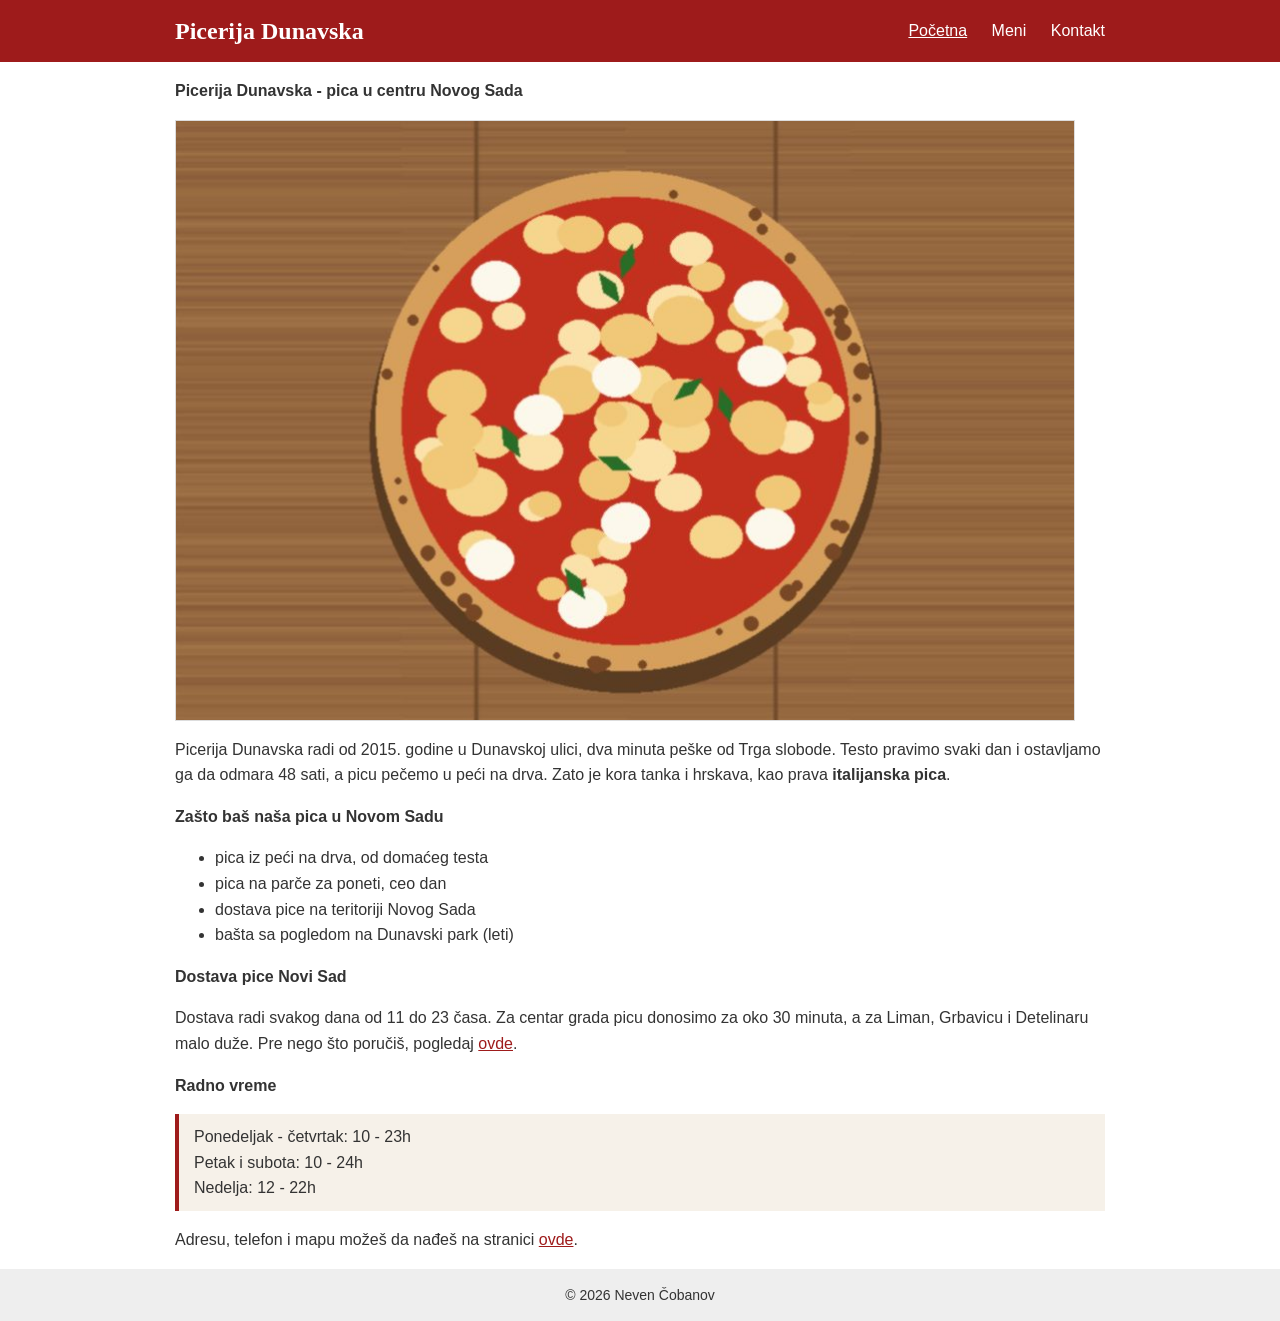
==== index.html @ f1d3a4bd "Prva verzija sajta picerije" ====
<!DOCTYPE html>
<html lang="sr">
<head>
  <meta charset="UTF-8">
  <title>Picerija</title>
  <meta name="author" content="Neven Čobanov">
  <link rel="stylesheet" href="style.css">
</head>
<body>

<header>
  <div class="wrap">
    <a href="index.html" class="logo">Picerija Dunavska</a>
    <nav>
      <a href="index.html" class="aktivna">Početna</a>
      <a href="meni.html">Meni</a>
      <a href="kontakt.html">Kontakt</a>
    </nav>
  </div>
</header>

<main class="wrap">
  <p class="naslov"><b>Picerija Dunavska - pica u centru Novog Sada</b></p>

  <img class="slika" src="slike/pica-margarita-novi-sad.jpg" width="900" height="600">

  <p>Picerija Dunavska radi od 2015. godine u Dunavskoj ulici, dva minuta peške od Trga slobode. Testo pravimo svaki dan i ostavljamo ga da odmara 48 sati, a picu pečemo u peći na drva. Zato je kora tanka i hrskava, kao prava <strong>italijanska pica</strong>.</p>

  <p><b>Zašto baš naša pica u Novom Sadu</b></p>
  <ul>
    <li>pica iz peći na drva, od domaćeg testa</li>
    <li>pica na parče za poneti, ceo dan</li>
    <li>dostava pice na teritoriji Novog Sada</li>
    <li>bašta sa pogledom na Dunavski park (leti)</li>
  </ul>

  <p><b>Dostava pice Novi Sad</b></p>
  <p>Dostava radi svakog dana od 11 do 23 časa. Za centar grada picu donosimo za oko 30 minuta, a za Liman, Grbavicu i Detelinaru malo duže. Pre nego što poručiš, pogledaj <a href="meni.html">ovde</a>.</p>

  <p><b>Radno vreme</b></p>
  <p class="info">
    Ponedeljak - četvrtak: 10 - 23h<br>
    Petak i subota: 10 - 24h<br>
    Nedelja: 12 - 22h
  </p>

  <p>Adresu, telefon i mapu možeš da nađeš na stranici <a href="kontakt.html">ovde</a>.</p>
</main>

<footer>
  <p>&copy; 2026 Neven Čobanov</p>
</footer>

</body>
</html>
---- style.css ----
/* Picerija Dunavska - stil */

* {
  box-sizing: border-box;
}

body {
  margin: 0;
  font-family: Arial, Helvetica, sans-serif;
  font-size: 16px;
  line-height: 1.6;
  color: #333;
  background: #fff;
}

h1, h2 {
  font-family: Georgia, "Times New Roman", serif;
  color: #9e1b1b;
  line-height: 1.3;
}

h1 {
  font-size: 30px;
  margin-top: 10px;
}

h2 {
  font-size: 22px;
  margin-top: 30px;
}

a {
  color: #9e1b1b;
}

.wrap {
  max-width: 960px;
  margin: 0 auto;
  padding: 0 15px;
}

/* zaglavlje i meni */
header {
  background: #9e1b1b;
  color: #fff;
}

header .wrap {
  display: flex;
  justify-content: space-between;
  align-items: center;
  padding-top: 12px;
  padding-bottom: 12px;
}

.logo {
  font-family: Georgia, serif;
  font-size: 24px;
  font-weight: bold;
  color: #fff;
  text-decoration: none;
}

nav a {
  color: #fff;
  text-decoration: none;
  margin-left: 20px;
}

nav a:hover,
nav a.aktivna {
  text-decoration: underline;
}

main {
  padding-bottom: 30px;
}

img {
  max-width: 100%;
  height: auto;
  display: block;
}

.slika {
  margin: 15px 0;
  border: 1px solid #ddd;
}

.info {
  background: #f6f1e9;
  border-left: 4px solid #9e1b1b;
  padding: 10px 15px;
}

/* tabela sa cenama */
table {
  width: 100%;
  border-collapse: collapse;
  margin-bottom: 20px;
}

th, td {
  text-align: left;
  padding: 8px;
  border-bottom: 1px solid #ddd;
}

th {
  background: #f6f1e9;
}

td.cena {
  white-space: nowrap;
}

.mapa {
  width: 100%;
  height: 320px;
  border: 0;
}

footer {
  background: #eee;
  text-align: center;
  padding: 15px;
  font-size: 14px;
}

footer p {
  margin: 0;
}
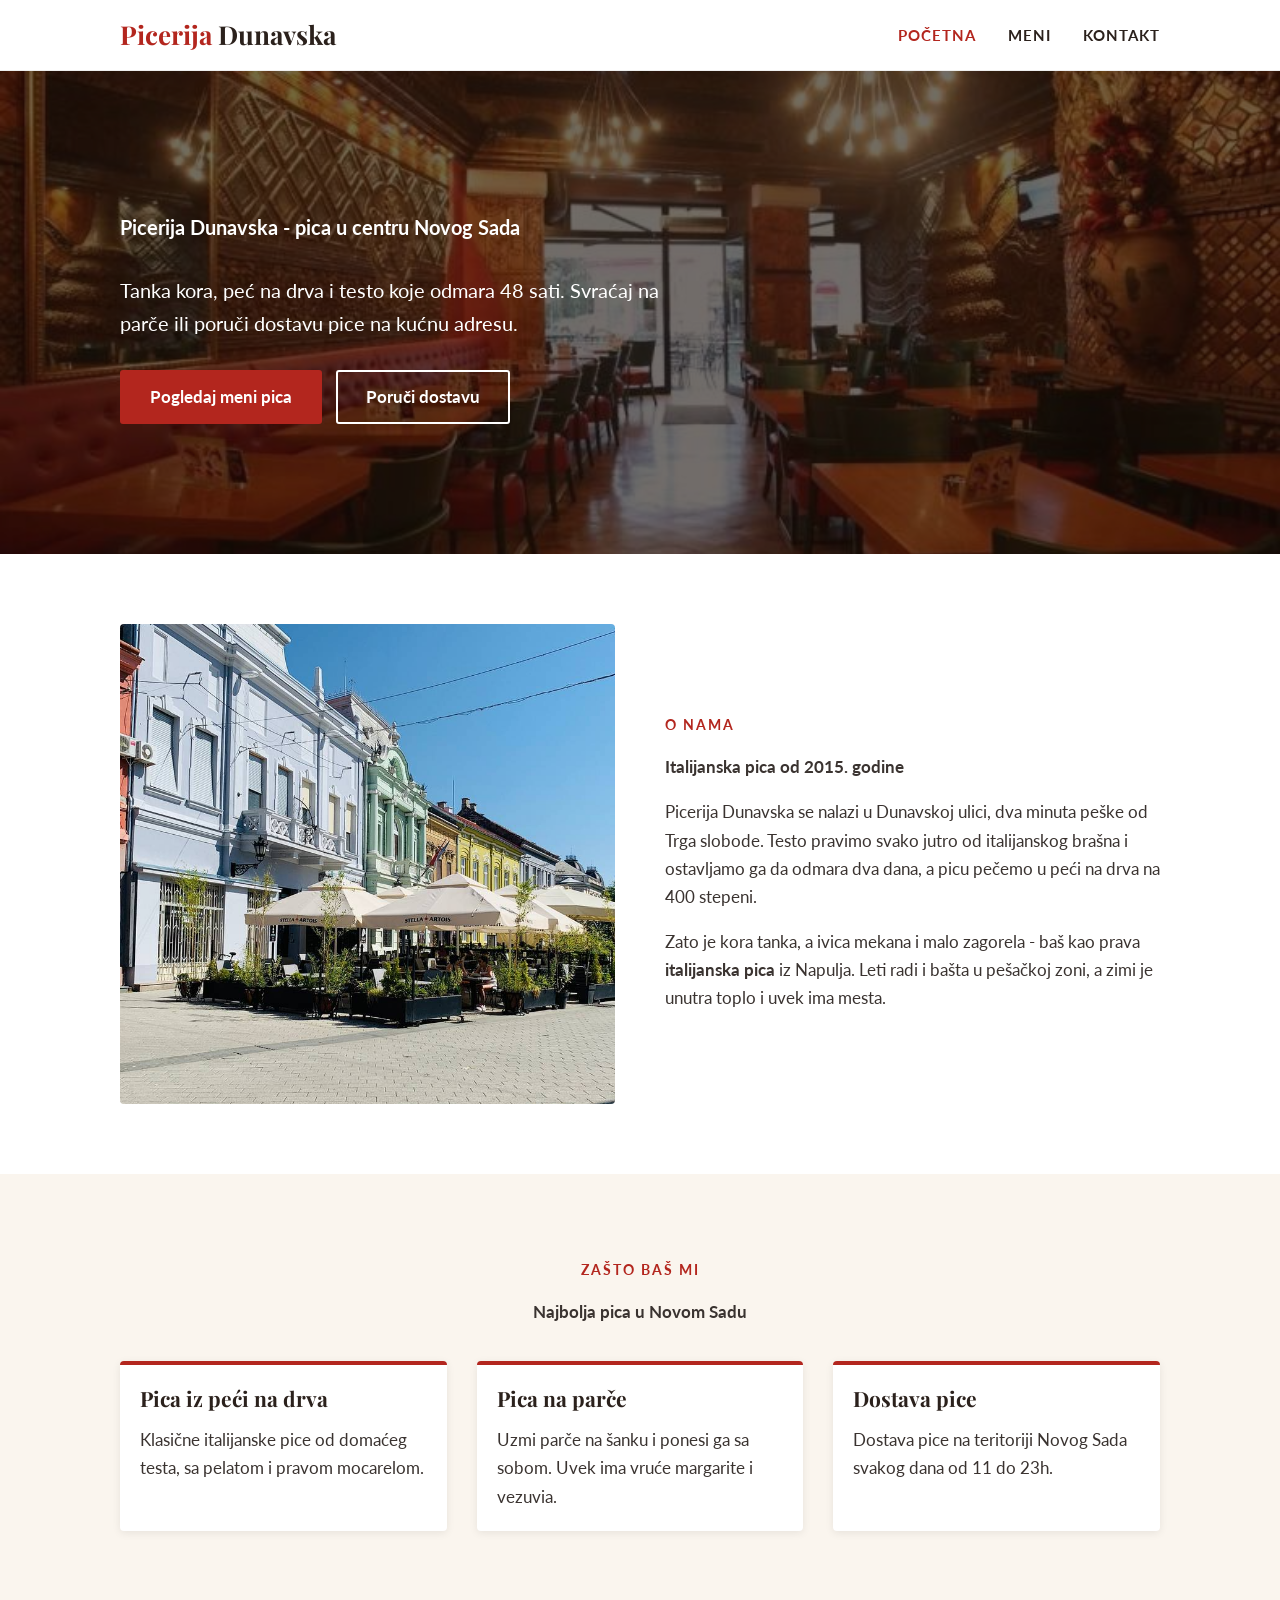
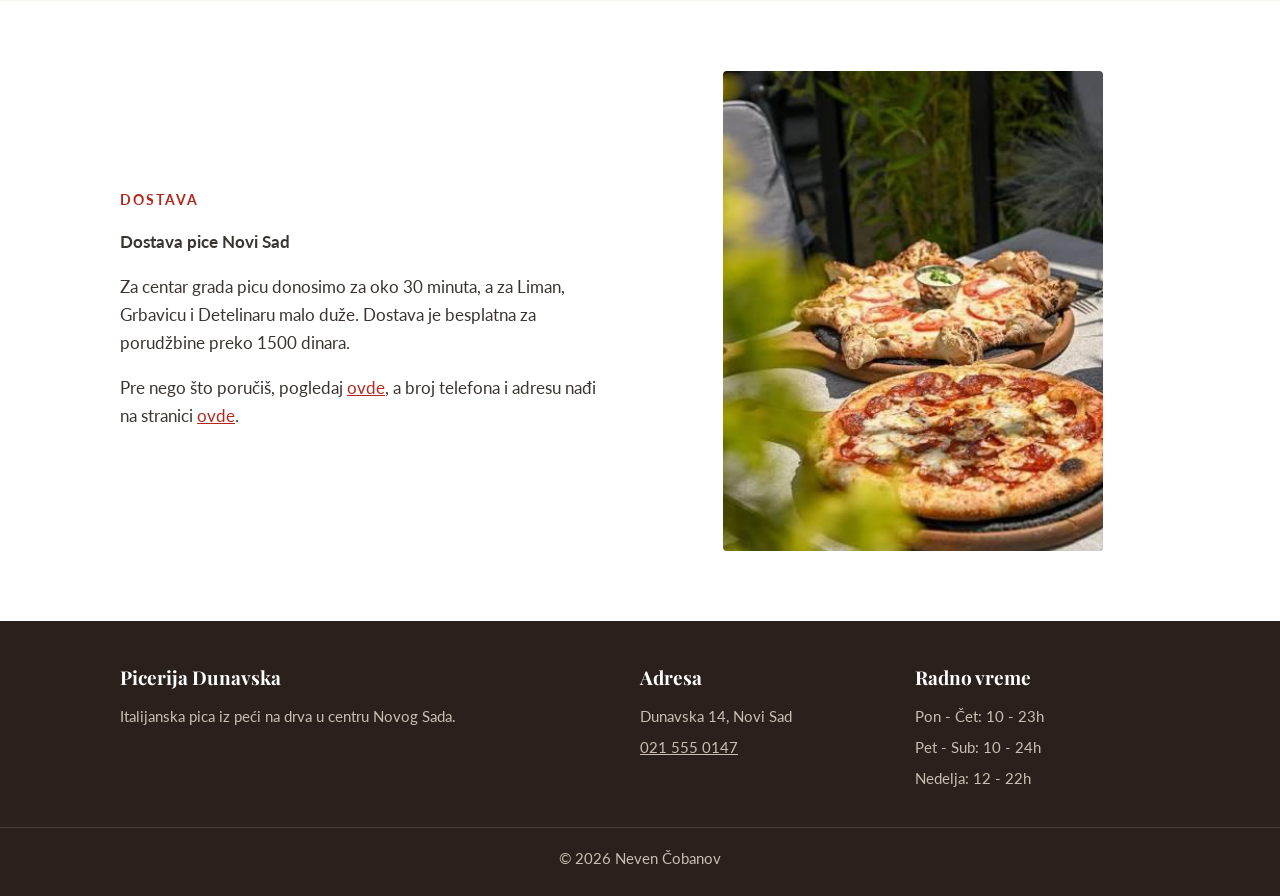
==== commit f63f2303: "Novi izgled sajta" ====
--- a/index.html
+++ b/index.html
@@ -4,13 +4,16 @@
   <meta charset="UTF-8">
   <title>Picerija</title>
   <meta name="author" content="Neven Čobanov">
+  <link rel="preconnect" href="https://fonts.googleapis.com">
+  <link rel="preconnect" href="https://fonts.gstatic.com" crossorigin>
+  <link href="https://fonts.googleapis.com/css2?family=Lato:wght@400;700&amp;family=Playfair+Display:wght@700&amp;display=swap" rel="stylesheet">
   <link rel="stylesheet" href="style.css">
 </head>
 <body>
 
 <header>
   <div class="wrap">
-    <a href="index.html" class="logo">Picerija Dunavska</a>
+    <a href="index.html" class="logo">Picerija <span>Dunavska</span></a>
     <nav>
       <a href="index.html" class="aktivna">Početna</a>
       <a href="meni.html">Meni</a>
@@ -19,36 +22,86 @@
   </div>
 </header>
 
-<main class="wrap">
-  <p class="naslov"><b>Picerija Dunavska - pica u centru Novog Sada</b></p>
+<div class="hero">
+  <div class="wrap">
+    <p class="naslov"><b>Picerija Dunavska - pica u centru Novog Sada</b></p>
+    <p>Tanka kora, peć na drva i testo koje odmara 48 sati. Svraćaj na parče ili poruči dostavu pice na kućnu adresu.</p>
+    <a href="meni.html" class="dugme">Pogledaj meni pica</a>
+    <a href="kontakt.html" class="dugme svetlo">Poruči dostavu</a>
+  </div>
+</div>
 
-  <img class="slika" src="slike/pica-margarita-novi-sad.jpg" width="900" height="600">
+<section>
+  <div class="wrap dve-kolone">
+    <img src="slike/picerija-dunavska-basta.jpg" width="800" height="800">
+    <div>
+      <p class="podnaslov">O nama</p>
+      <p><b>Italijanska pica od 2015. godine</b></p>
+      <p>Picerija Dunavska se nalazi u Dunavskoj ulici, dva minuta peške od Trga slobode. Testo pravimo svako jutro od italijanskog brašna i ostavljamo ga da odmara dva dana, a picu pečemo u peći na drva na 400 stepeni.</p>
+      <p>Zato je kora tanka, a ivica mekana i malo zagorela - baš kao prava <strong>italijanska pica</strong> iz Napulja. Leti radi i bašta u pešačkoj zoni, a zimi je unutra toplo i uvek ima mesta.</p>
+    </div>
+  </div>
+</section>
 
-  <p>Picerija Dunavska radi od 2015. godine u Dunavskoj ulici, dva minuta peške od Trga slobode. Testo pravimo svaki dan i ostavljamo ga da odmara 48 sati, a picu pečemo u peći na drva. Zato je kora tanka i hrskava, kao prava <strong>italijanska pica</strong>.</p>
+<section class="krem centar">
+  <div class="wrap">
+    <p class="podnaslov">Zašto baš mi</p>
+    <p><b>Najbolja pica u Novom Sadu</b></p>
 
-  <p><b>Zašto baš naša pica u Novom Sadu</b></p>
-  <ul>
-    <li>pica iz peći na drva, od domaćeg testa</li>
-    <li>pica na parče za poneti, ceo dan</li>
-    <li>dostava pice na teritoriji Novog Sada</li>
-    <li>bašta sa pogledom na Dunavski park (leti)</li>
-  </ul>
+    <div class="tri-kolone">
+      <div class="kartica">
+        <div>
+          <h3>Pica iz peći na drva</h3>
+          <p>Klasične italijanske pice od domaćeg testa, sa pelatom i pravom mocarelom.</p>
+        </div>
+      </div>
+      <div class="kartica">
+        <div>
+          <h3>Pica na parče</h3>
+          <p>Uzmi parče na šanku i ponesi ga sa sobom. Uvek ima vruće margarite i vezuvia.</p>
+        </div>
+      </div>
+      <div class="kartica">
+        <div>
+          <h3>Dostava pice</h3>
+          <p>Dostava pice na teritoriji Novog Sada svakog dana od 11 do 23h.</p>
+        </div>
+      </div>
+    </div>
+  </div>
+</section>
 
-  <p><b>Dostava pice Novi Sad</b></p>
-  <p>Dostava radi svakog dana od 11 do 23 časa. Za centar grada picu donosimo za oko 30 minuta, a za Liman, Grbavicu i Detelinaru malo duže. Pre nego što poručiš, pogledaj <a href="meni.html">ovde</a>.</p>
-
-  <p><b>Radno vreme</b></p>
-  <p class="info">
-    Ponedeljak - četvrtak: 10 - 23h<br>
-    Petak i subota: 10 - 24h<br>
-    Nedelja: 12 - 22h
-  </p>
-
-  <p>Adresu, telefon i mapu možeš da nađeš na stranici <a href="kontakt.html">ovde</a>.</p>
-</main>
+<section>
+  <div class="wrap dve-kolone">
+    <div>
+      <p class="podnaslov">Dostava</p>
+      <p><b>Dostava pice Novi Sad</b></p>
+      <p>Za centar grada picu donosimo za oko 30 minuta, a za Liman, Grbavicu i Detelinaru malo duže. Dostava je besplatna za porudžbine preko 1500 dinara.</p>
+      <p>Pre nego što poručiš, pogledaj <a href="meni.html">ovde</a>, a broj telefona i adresu nađi na stranici <a href="kontakt.html">ovde</a>.</p>
+    </div>
+    <img class="uska" src="slike/pica-novi-sad.jpg" width="365" height="547">
+  </div>
+</section>
 
 <footer>
-  <p>&copy; 2026 Neven Čobanov</p>
+  <div class="wrap">
+    <div>
+      <h3>Picerija Dunavska</h3>
+      <p>Italijanska pica iz peći na drva u centru Novog Sada.</p>
+    </div>
+    <div>
+      <h3>Adresa</h3>
+      <p>Dunavska 14, Novi Sad</p>
+      <p><a href="tel:+381215550147">021 555 0147</a></p>
+    </div>
+    <div>
+      <h3>Radno vreme</h3>
+      <p>Pon - Čet: 10 - 23h</p>
+      <p>Pet - Sub: 10 - 24h</p>
+      <p>Nedelja: 12 - 22h</p>
+    </div>
+  </div>
+  <p class="copy">&copy; 2026 Neven Čobanov</p>
 </footer>
 
 </body>
--- a/style.css
+++ b/style.css
@@ -1,4 +1,4 @@
-/* Picerija Dunavska - stil */
+/* Picerija Dunavska - glavni stil */
 
 * {
   box-sizing: border-box;
@@ -6,128 +6,323 @@
 
 body {
   margin: 0;
-  font-family: Arial, Helvetica, sans-serif;
-  font-size: 16px;
-  line-height: 1.6;
-  color: #333;
+  font-family: "Lato", Arial, sans-serif;
+  font-size: 17px;
+  line-height: 1.65;
+  color: #3a3330;
   background: #fff;
 }
 
-h1, h2 {
-  font-family: Georgia, "Times New Roman", serif;
-  color: #9e1b1b;
-  line-height: 1.3;
-}
-
-h1 {
-  font-size: 30px;
-  margin-top: 10px;
+h1, h2, h3 {
+  font-family: "Playfair Display", Georgia, serif;
+  color: #2b211c;
+  line-height: 1.25;
+  margin: 0 0 15px;
 }
 
 h2 {
-  font-size: 22px;
-  margin-top: 30px;
+  font-size: 32px;
+}
+
+h3 {
+  font-size: 21px;
 }
 
 a {
-  color: #9e1b1b;
+  color: #b3261e;
+}
+
+img {
+  max-width: 100%;
+  height: auto;
+  display: block;
 }
 
 .wrap {
-  max-width: 960px;
+  max-width: 1080px;
   margin: 0 auto;
-  padding: 0 15px;
-}
-
-/* zaglavlje i meni */
+  padding: 0 20px;
+}
+
+/* ---------- header ---------- */
 header {
-  background: #9e1b1b;
-  color: #fff;
+  background: #fff;
+  border-bottom: 1px solid #eee;
+  position: sticky;
+  top: 0;
+  z-index: 10;
 }
 
 header .wrap {
   display: flex;
   justify-content: space-between;
   align-items: center;
-  padding-top: 12px;
-  padding-bottom: 12px;
+  height: 70px;
 }
 
 .logo {
-  font-family: Georgia, serif;
-  font-size: 24px;
-  font-weight: bold;
-  color: #fff;
+  font-family: "Playfair Display", Georgia, serif;
+  font-size: 26px;
+  font-weight: 700;
+  color: #b3261e;
   text-decoration: none;
 }
 
+.logo span {
+  color: #2b211c;
+}
+
 nav a {
-  color: #fff;
+  color: #2b211c;
   text-decoration: none;
-  margin-left: 20px;
+  margin-left: 28px;
+  font-weight: 700;
+  font-size: 15px;
+  text-transform: uppercase;
+  letter-spacing: 1px;
 }
 
 nav a:hover,
 nav a.aktivna {
-  text-decoration: underline;
-}
-
-main {
-  padding-bottom: 30px;
-}
-
-img {
-  max-width: 100%;
-  height: auto;
-  display: block;
-}
-
-.slika {
-  margin: 15px 0;
-  border: 1px solid #ddd;
-}
-
-.info {
-  background: #f6f1e9;
-  border-left: 4px solid #9e1b1b;
-  padding: 10px 15px;
-}
-
-/* tabela sa cenama */
-table {
+  color: #b3261e;
+}
+
+/* ---------- hero (pocetna) ---------- */
+.hero {
+  background: #2b211c url("slike/picerija-novi-sad.jpg") center / cover no-repeat;
+  position: relative;
+  color: #fff;
+  padding: 140px 0 130px;
+}
+
+.hero::before {
+  content: "";
+  position: absolute;
+  inset: 0;
+  background: rgba(20, 12, 8, 0.6);
+}
+
+.hero .wrap {
+  position: relative;
+}
+
+.hero h1 {
+  color: #fff;
+  font-size: 50px;
+  max-width: 650px;
+}
+
+.hero p {
+  font-size: 20px;
+  max-width: 560px;
+  margin: 0 0 30px;
+}
+
+.dugme {
+  display: inline-block;
+  background: #b3261e;
+  color: #fff;
+  text-decoration: none;
+  padding: 13px 30px;
+  border-radius: 3px;
+  font-weight: 700;
+}
+
+.dugme:hover {
+  background: #8f1d17;
+}
+
+.dugme.svetlo {
+  background: transparent;
+  border: 2px solid #fff;
+  margin-left: 10px;
+  padding: 11px 28px;
+}
+
+/* naslov na unutrasnjim stranicama */
+.zaglavlje-strane {
+  background: #2b211c;
+  color: #f3e9dc;
+  text-align: center;
+  padding: 60px 20px;
+}
+
+.zaglavlje-strane h1 {
+  color: #fff;
+  font-size: 42px;
+  margin-bottom: 5px;
+}
+
+.zaglavlje-strane p {
+  margin: 0;
+}
+
+/* ---------- sekcije ---------- */
+section {
+  padding: 70px 0;
+}
+
+.krem {
+  background: #faf5ee;
+}
+
+.centar {
+  text-align: center;
+}
+
+.podnaslov {
+  color: #b3261e;
+  font-weight: 700;
+  text-transform: uppercase;
+  letter-spacing: 2px;
+  font-size: 14px;
+  margin-bottom: 5px;
+}
+
+.dve-kolone {
+  display: grid;
+  grid-template-columns: 1fr 1fr;
+  gap: 50px;
+  align-items: center;
+}
+
+.dve-kolone.gore {
+  align-items: start;
+}
+
+.dve-kolone img {
+  border-radius: 4px;
   width: 100%;
-  border-collapse: collapse;
-  margin-bottom: 20px;
-}
-
-th, td {
+  max-height: 480px;
+  object-fit: cover;
+}
+
+.dve-kolone img.uska {
+  max-width: 380px;
+  justify-self: center;
+}
+
+.tri-kolone {
+  display: grid;
+  grid-template-columns: repeat(3, 1fr);
+  gap: 30px;
+  margin-top: 35px;
   text-align: left;
-  padding: 8px;
-  border-bottom: 1px solid #ddd;
-}
-
-th {
-  background: #f6f1e9;
-}
-
-td.cena {
+}
+
+.kartica {
+  background: #fff;
+  border-top: 4px solid #b3261e;
+  border-radius: 4px;
+  overflow: hidden;
+  box-shadow: 0 2px 8px rgba(0, 0, 0, 0.08);
+}
+
+.kartica img {
+  height: 210px;
+  width: 100%;
+  object-fit: cover;
+}
+
+.kartica div {
+  padding: 20px;
+}
+
+.kartica p {
+  margin: 0;
+}
+
+/* ---------- meni ---------- */
+.stavka {
+  display: flex;
+  justify-content: space-between;
+  border-bottom: 1px dashed #d8cbbb;
+  padding: 14px 0;
+}
+
+.stavka h3 {
+  margin: 0;
+  font-size: 20px;
+}
+
+.stavka p {
+  margin: 0;
+  font-size: 15px;
+  color: #7a6e66;
+}
+
+.cena {
+  font-weight: 700;
+  color: #b3261e;
   white-space: nowrap;
+  padding-left: 20px;
+}
+
+.napomena {
+  font-size: 15px;
+  color: #7a6e66;
+}
+
+/* ---------- kontakt ---------- */
+.info p {
+  margin: 0 0 18px;
+}
+
+.info strong {
+  color: #2b211c;
 }
 
 .mapa {
   width: 100%;
-  height: 320px;
+  height: 380px;
   border: 0;
-}
-
+  border-radius: 4px;
+}
+
+.radno-vreme {
+  list-style: none;
+  padding: 0;
+  margin: 0;
+}
+
+.radno-vreme li {
+  display: flex;
+  justify-content: space-between;
+  border-bottom: 1px solid #eadfd2;
+  padding: 8px 0;
+}
+
+/* ---------- footer ---------- */
 footer {
-  background: #eee;
+  background: #2b211c;
+  color: #cbbfb3;
+  padding: 45px 0 20px;
+  font-size: 15px;
+}
+
+footer .wrap {
+  display: grid;
+  grid-template-columns: 2fr 1fr 1fr;
+  gap: 30px;
+}
+
+footer h3 {
+  color: #fff;
+  font-size: 19px;
+}
+
+footer p {
+  margin: 0 0 6px;
+}
+
+footer a {
+  color: #cbbfb3;
+}
+
+.copy {
+  border-top: 1px solid #4a3c34;
+  margin-top: 30px;
+  padding-top: 18px;
   text-align: center;
-  padding: 15px;
-  font-size: 14px;
-}
-
-footer p {
-  margin: 0;
-}
-
+}
+
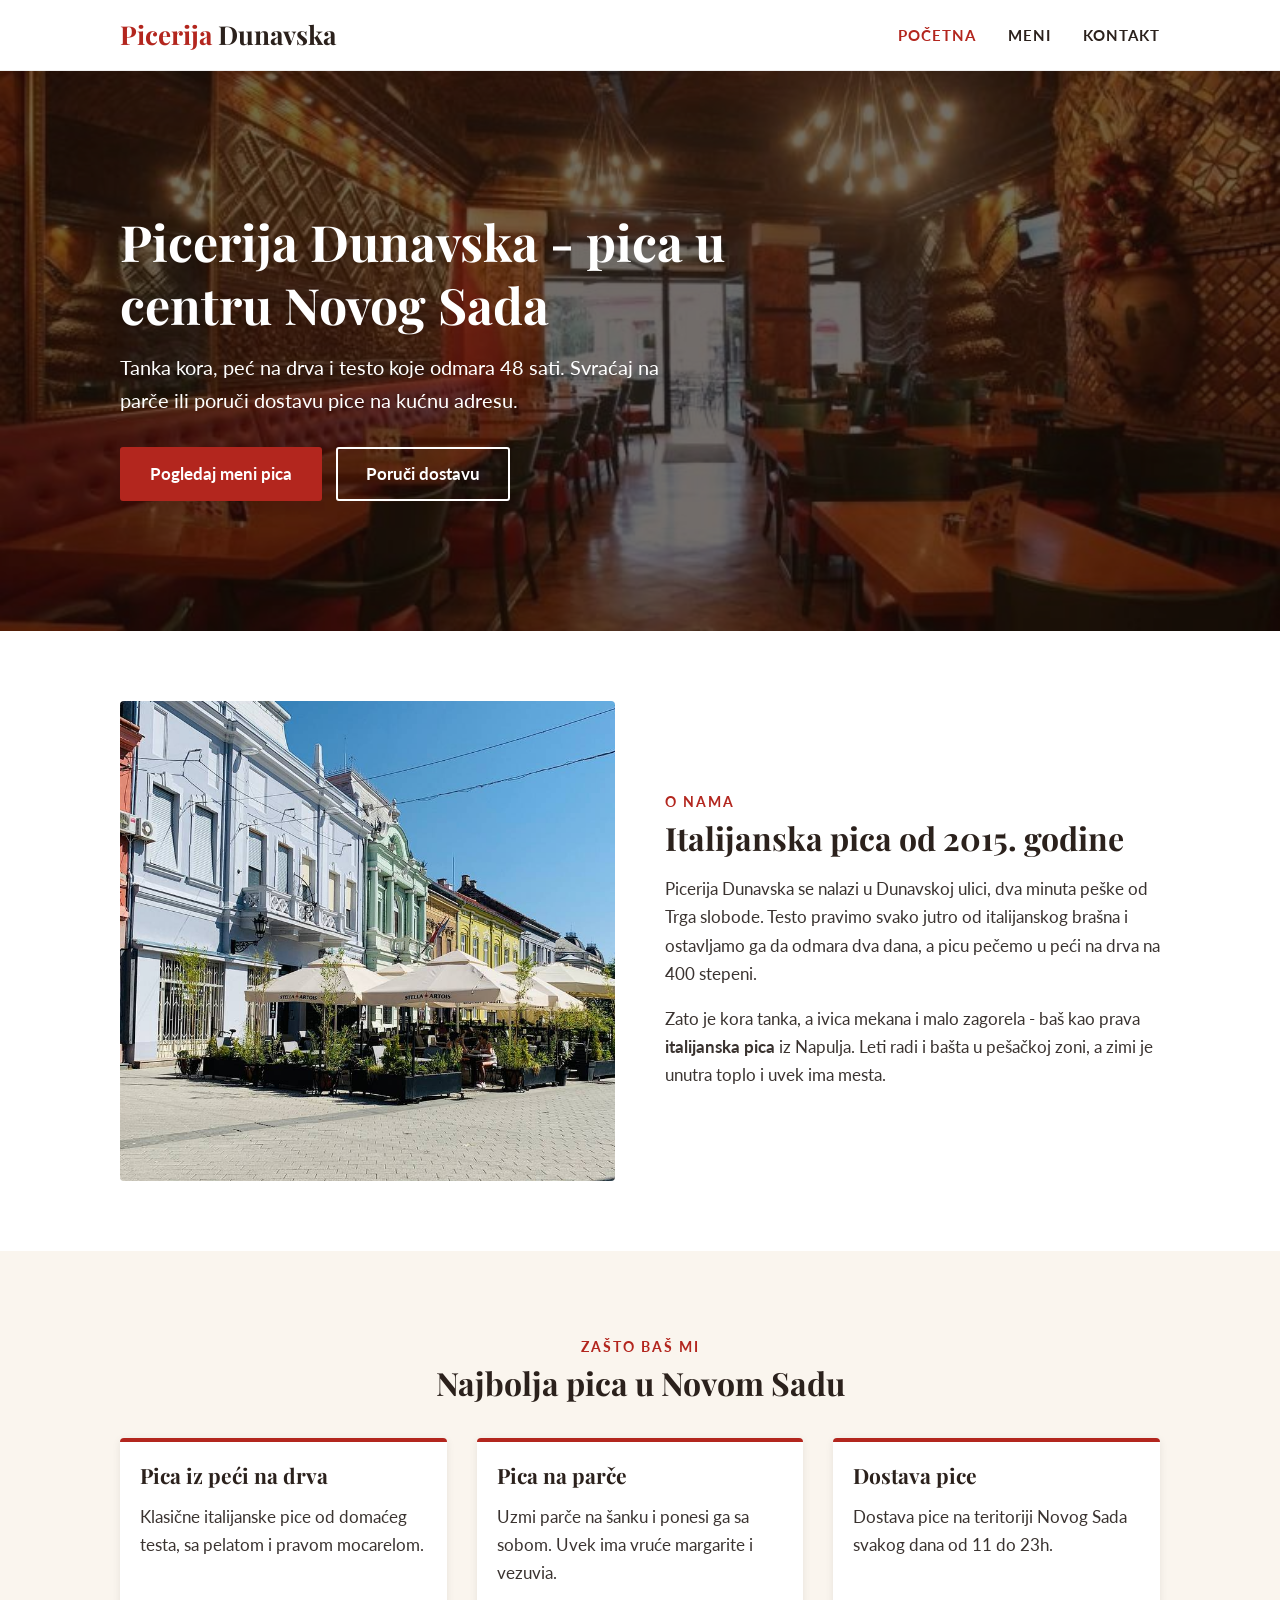
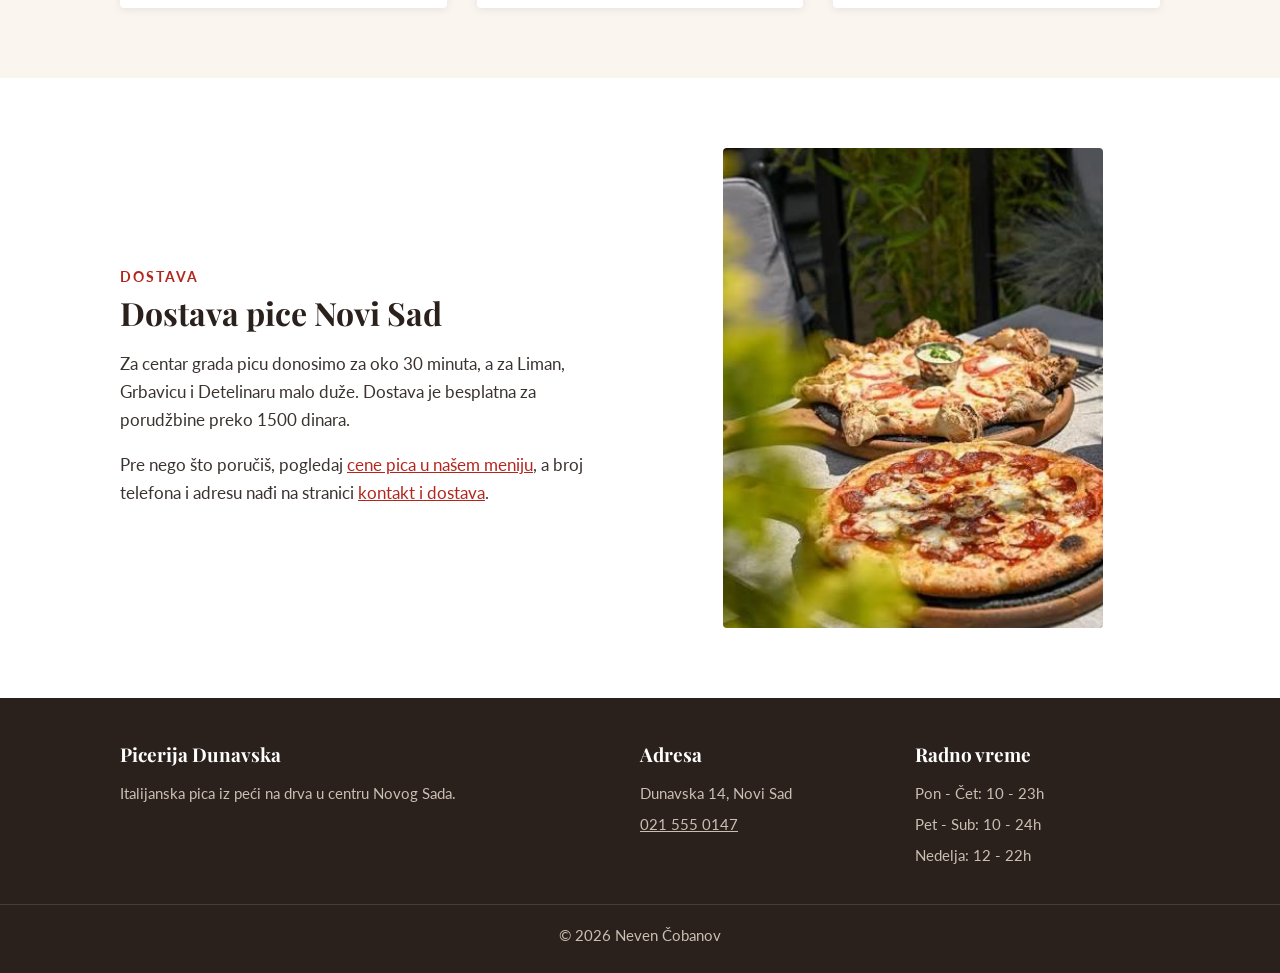
==== commit 894f2c23: "SEO optimizacija: kljucne reci, meta tagovi, OG, sitemap, robots, favicon, responsive" ====
--- a/index.html
+++ b/index.html
@@ -2,8 +2,21 @@
 <html lang="sr">
 <head>
   <meta charset="UTF-8">
-  <title>Picerija</title>
+  <meta name="viewport" content="width=device-width, initial-scale=1.0">
+  <title>Picerija Dunavska - pica Novi Sad, dostava pice u centru</title>
+  <meta name="description" content="Picerija Dunavska u centru Novog Sada. Italijanska pica iz peći na drva, pica na parče i dostava pice na teritoriji Novog Sada.">
+  <meta name="keywords" content="picerija Novi Sad, pica Novi Sad, dostava pice Novi Sad, italijanska pica, pica na parče, pica iz peći na drva">
   <meta name="author" content="Neven Čobanov">
+
+  <meta property="og:title" content="Picerija Dunavska - pica Novi Sad">
+  <meta property="og:description" content="Italijanska pica iz peći na drva u centru Novog Sada. Pica na parče i dostava pice.">
+  <meta property="og:type" content="website">
+  <meta property="og:url" content="https://nevenultrabot.github.io/NevenCobanovVD2026/">
+  <meta property="og:image" content="https://nevenultrabot.github.io/NevenCobanovVD2026/slike/picerija-novi-sad.jpg">
+  <meta property="og:locale" content="sr_RS">
+  <meta property="og:site_name" content="Picerija Dunavska">
+
+  <link rel="icon" href="favicon.ico">
   <link rel="preconnect" href="https://fonts.googleapis.com">
   <link rel="preconnect" href="https://fonts.gstatic.com" crossorigin>
   <link href="https://fonts.googleapis.com/css2?family=Lato:wght@400;700&amp;family=Playfair+Display:wght@700&amp;display=swap" rel="stylesheet">
@@ -24,7 +37,7 @@
 
 <div class="hero">
   <div class="wrap">
-    <p class="naslov"><b>Picerija Dunavska - pica u centru Novog Sada</b></p>
+    <h1>Picerija Dunavska - pica u centru Novog Sada</h1>
     <p>Tanka kora, peć na drva i testo koje odmara 48 sati. Svraćaj na parče ili poruči dostavu pice na kućnu adresu.</p>
     <a href="meni.html" class="dugme">Pogledaj meni pica</a>
     <a href="kontakt.html" class="dugme svetlo">Poruči dostavu</a>
@@ -33,10 +46,10 @@
 
 <section>
   <div class="wrap dve-kolone">
-    <img src="slike/picerija-dunavska-basta.jpg" width="800" height="800">
+    <img src="slike/picerija-dunavska-basta.jpg" width="800" height="800" alt="Bašta picerije Dunavska u Dunavskoj ulici, Novi Sad">
     <div>
       <p class="podnaslov">O nama</p>
-      <p><b>Italijanska pica od 2015. godine</b></p>
+      <h2>Italijanska pica od 2015. godine</h2>
       <p>Picerija Dunavska se nalazi u Dunavskoj ulici, dva minuta peške od Trga slobode. Testo pravimo svako jutro od italijanskog brašna i ostavljamo ga da odmara dva dana, a picu pečemo u peći na drva na 400 stepeni.</p>
       <p>Zato je kora tanka, a ivica mekana i malo zagorela - baš kao prava <strong>italijanska pica</strong> iz Napulja. Leti radi i bašta u pešačkoj zoni, a zimi je unutra toplo i uvek ima mesta.</p>
     </div>
@@ -46,7 +59,7 @@
 <section class="krem centar">
   <div class="wrap">
     <p class="podnaslov">Zašto baš mi</p>
-    <p><b>Najbolja pica u Novom Sadu</b></p>
+    <h2>Najbolja pica u Novom Sadu</h2>
 
     <div class="tri-kolone">
       <div class="kartica">
@@ -75,11 +88,11 @@
   <div class="wrap dve-kolone">
     <div>
       <p class="podnaslov">Dostava</p>
-      <p><b>Dostava pice Novi Sad</b></p>
+      <h2>Dostava pice Novi Sad</h2>
       <p>Za centar grada picu donosimo za oko 30 minuta, a za Liman, Grbavicu i Detelinaru malo duže. Dostava je besplatna za porudžbine preko 1500 dinara.</p>
-      <p>Pre nego što poručiš, pogledaj <a href="meni.html">ovde</a>, a broj telefona i adresu nađi na stranici <a href="kontakt.html">ovde</a>.</p>
+      <p>Pre nego što poručiš, pogledaj <a href="meni.html">cene pica u našem meniju</a>, a broj telefona i adresu nađi na stranici <a href="kontakt.html">kontakt i dostava</a>.</p>
     </div>
-    <img class="uska" src="slike/pica-novi-sad.jpg" width="365" height="547">
+    <img class="uska" src="slike/pica-novi-sad.jpg" width="365" height="547" alt="Pica Novi Sad - pice iz picerije Dunavska u bašti">
   </div>
 </section>
 
--- a/style.css
+++ b/style.css
@@ -326,3 +326,56 @@
   text-align: center;
 }
 
+/* ---------- tablet i telefon ---------- */
+@media (max-width: 850px) {
+  .tri-kolone {
+    grid-template-columns: 1fr 1fr;
+  }
+
+  .hero h1 {
+    font-size: 40px;
+  }
+}
+
+@media (max-width: 650px) {
+  header .wrap {
+    flex-direction: column;
+    height: auto;
+    padding: 12px 20px;
+  }
+
+  nav {
+    margin-top: 6px;
+  }
+
+  nav a {
+    margin: 0 10px;
+  }
+
+  .hero {
+    padding: 80px 0;
+  }
+
+  .hero h1 {
+    font-size: 32px;
+  }
+
+  .dugme.svetlo {
+    margin: 12px 0 0;
+  }
+
+  h2 {
+    font-size: 26px;
+  }
+
+  section {
+    padding: 45px 0;
+  }
+
+  .dve-kolone,
+  .tri-kolone,
+  footer .wrap {
+    grid-template-columns: 1fr;
+    gap: 25px;
+  }
+}
